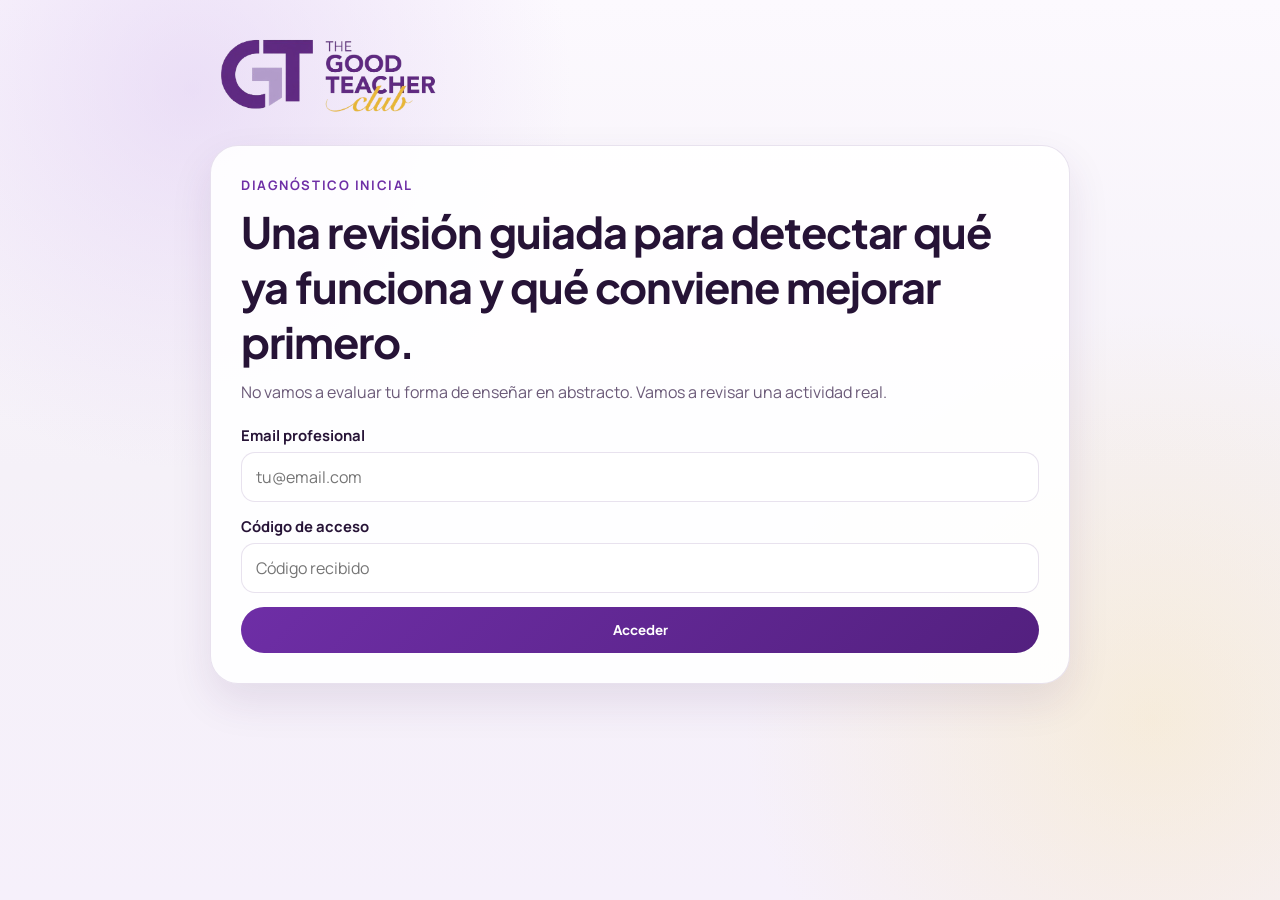
==== diagnostico/index.html @ 1f99f48d "Update index.html" ====
<!DOCTYPE html>
<html lang="es">
<head>
  <meta charset="UTF-8">
  <meta name="viewport" content="width=device-width, initial-scale=1.0">
  <title>Diagnóstico inicial | The Good Teacher Club</title>
  <meta name="robots" content="noindex, nofollow, noarchive, nosnippet">
  <meta name="googlebot" content="noindex, nofollow, noarchive, nosnippet">
  <link rel="icon" type="image/png" href="../favicon-symbol.png?v=2">
  <link rel="preconnect" href="https://fonts.googleapis.com">
  <link rel="preconnect" href="https://fonts.gstatic.com" crossorigin>
  <link href="https://fonts.googleapis.com/css2?family=Manrope:wght@400;500;600;700;800&family=Plus+Jakarta+Sans:wght@500;600;700;800&display=swap" rel="stylesheet">
  <link rel="stylesheet" href="./diagnostico.css?v=20260405e">
</head>
<body>
  <main class="diag-main" data-app>
    <section class="diag-shell">
      <header class="diag-head">
        <img src="../logo.png" alt="The Good Teacher Club" class="diag-logo">
        <button class="diag-logout" type="button" data-logout hidden>Cerrar sesión</button>
      </header>

      <section class="diag-card" data-screen="acceso">
        <p class="diag-eyebrow">Diagnóstico inicial</p>
        <h1>Una revisión guiada para detectar qué ya funciona y qué conviene mejorar primero.</h1>
        <p class="diag-lead">No vamos a evaluar tu forma de enseñar en abstracto. Vamos a revisar una actividad real.</p>
        <form class="diag-form" data-form-acceso novalidate>
          <label class="diag-field">
            <span>Email profesional</span>
            <input type="email" name="email" autocomplete="email" required placeholder="tu@email.com">
          </label>
          <label class="diag-field">
            <span>Código de acceso</span>
            <input type="text" name="codigo" required placeholder="Código recibido" maxlength="32">
          </label>
          <button class="diag-btn diag-btn-primary" type="submit">Acceder</button>
        </form>
        <p class="diag-alert" data-acceso-alert hidden role="alert"></p>
      </section>

      <section class="diag-card" data-screen="intro" hidden>
        <p class="diag-eyebrow">Antes de empezar</p>
        <h2>Esto no es un test genérico.</h2>
        <div class="diag-copy">
          <p>Muchas actividades funcionan, pero no todas están igual de bien construidas.</p>
          <p>No se trata de hacer más. Se trata de detectar qué conviene diseñar mejor primero.</p>
          <p>Al final recibirás una lectura clara de fortalezas, frenos y prioridades de mejora aplicables.</p>
        </div>
        <div class="diag-actions">
          <button class="diag-btn diag-btn-primary" type="button" data-start>Empezar diagnóstico</button>
        </div>
      </section>

      <section class="diag-card" data-screen="wizard" hidden>
        <div class="diag-progress-wrap">
          <p class="diag-progress-text" data-progress-text>Paso 1 de 8</p>
          <div class="diag-progress" aria-hidden="true">
            <span data-progress-fill></span>
          </div>
        </div>
        <div data-wizard-content></div>
        <p class="diag-alert" data-wizard-alert hidden role="alert"></p>
        <div class="diag-actions diag-actions-split">
          <button class="diag-btn diag-btn-secondary" type="button" data-prev>Anterior</button>
          <button class="diag-btn diag-btn-primary" type="button" data-next>Siguiente</button>
        </div>
      </section>

      <section class="diag-card" data-screen="resultado" hidden>
        <p class="diag-eyebrow">Diagnóstico completado</p>
        <h2>Lectura de tu actividad</h2>
        <div class="diag-result" data-resultado></div>
        <div class="diag-actions diag-actions-split">
          <button class="diag-btn diag-btn-secondary" type="button" data-review>Volver a revisar respuestas</button>
          <button class="diag-btn diag-btn-primary" type="button" data-logout-2>Cerrar sesión</button>
        </div>
      </section>
    </section>
  </main>

  <div class="diag-loader" data-loader hidden>
    <div class="diag-loader-box">
      <span class="diag-spinner" aria-hidden="true"></span>
      <p data-loader-text>Procesando...</p>
    </div>
  </div>

  <script type="module" src="./js/app.js?v=20260405e"></script>
</body>
</html>
---- diagnostico/diagnostico.css ----
:root {
  --bg: #f5f1f8;
  --bg-soft: #fcf9fe;
  --surface: #ffffff;
  --surface-alt: #f2ebf8;
  --text: #261336;
  --muted: #6b5a78;
  --line: #5c338924;
  --purple: #6e2ea6;
  --purple-deep: #53207f;
  --lavender: #d8c1ef;
  --gold: #e7b83f;
  --gold-soft: #f7e5af;
  --shadow: 0 18px 42px rgba(64, 28, 89, 0.1);
  --radius-lg: 28px;
  --radius-md: 18px;
  --container: 860px;
}

* {
  box-sizing: border-box;
}

[hidden] {
  display: none !important;
}

body {
  margin: 0;
  min-height: 100vh;
  font-family: "Manrope", "Segoe UI", sans-serif;
  color: var(--text);
  background:
    radial-gradient(circle at 15% 10%, rgba(216, 193, 239, 0.46), transparent 28%),
    radial-gradient(circle at 90% 80%, rgba(247, 229, 175, 0.4), transparent 30%),
    linear-gradient(180deg, var(--bg-soft) 0%, var(--bg) 52%, #f6f0fb 100%);
}

.diag-main {
  width: min(var(--container), calc(100% - 28px));
  margin: 0 auto;
  padding: 24px 0 40px;
}

.diag-shell {
  display: grid;
  gap: 18px;
}

.diag-head {
  display: flex;
  justify-content: space-between;
  align-items: center;
}

.diag-logo {
  width: clamp(170px, 24vw, 250px);
}

.diag-logout {
  border: 1px solid var(--line);
  background: var(--surface);
  color: var(--purple-deep);
  border-radius: 999px;
  padding: 10px 16px;
  font-weight: 700;
  cursor: pointer;
}

.diag-card {
  background: rgba(255, 255, 255, 0.9);
  border: 1px solid var(--line);
  box-shadow: var(--shadow);
  border-radius: var(--radius-lg);
  padding: 30px;
}

.diag-eyebrow {
  margin: 0 0 10px;
  color: var(--purple);
  text-transform: uppercase;
  letter-spacing: 0.12em;
  font-weight: 700;
  font-size: 0.82rem;
}

h1,
h2,
h3,
p {
  margin-top: 0;
}

h1,
h2,
h3 {
  font-family: "Plus Jakarta Sans", "Manrope", sans-serif;
  letter-spacing: -0.025em;
}

h1 {
  font-size: clamp(1.9rem, 4.8vw, 2.7rem);
  margin-bottom: 10px;
}

h2 {
  font-size: clamp(1.55rem, 3.8vw, 2.2rem);
  margin-bottom: 10px;
}

.diag-lead,
.diag-copy p,
.diag-help,
.diag-option-note {
  color: var(--muted);
  line-height: 1.7;
}

.diag-help {
  margin: 6px 0 0;
  font-size: 0.92rem;
}

.diag-help-toggle {
  position: relative;
  display: inline-block;
  margin-top: 6px;
}

.diag-help-toggle summary {
  display: inline-flex;
  align-items: center;
  justify-content: center;
  width: 22px;
  height: 22px;
  border-radius: 999px;
  border: 1px solid #6e2ea659;
  background: #ffffff;
  cursor: pointer;
  color: #53207f;
  font-size: 0.8rem;
  font-weight: 700;
  list-style: none;
  line-height: 1;
}

.diag-help-toggle summary::-webkit-details-marker {
  display: none;
}

.diag-help-toggle p {
  position: absolute;
  z-index: 10;
  top: 28px;
  left: 0;
  width: min(360px, calc(100vw - 80px));
  margin: 0;
  padding: 10px 12px;
  border: 1px solid #6e2ea640;
  border-radius: 10px;
  background: #fcf9fe;
  box-shadow: 0 10px 24px rgba(38, 19, 54, 0.12);
  color: var(--muted);
  line-height: 1.6;
  font-size: 0.88rem;
}

.diag-help-toggle p strong {
  color: var(--purple-deep);
}

.diag-form {
  display: grid;
  gap: 14px;
  margin-top: 18px;
}

.diag-field {
  display: grid;
  gap: 7px;
}

.diag-field span {
  font-weight: 700;
  font-size: 0.93rem;
}

.diag-field input,
.diag-field select,
.diag-field textarea {
  width: 100%;
  border: 1px solid var(--line);
  border-radius: 14px;
  padding: 13px 14px;
  background: var(--surface);
  color: var(--text);
  font: inherit;
}

.diag-field textarea {
  min-height: 92px;
  resize: vertical;
}

.diag-field input:focus,
.diag-field select:focus,
.diag-field textarea:focus {
  outline: 2px solid #6e2ea633;
  border-color: #6e2ea680;
}

.diag-progress-wrap {
  display: grid;
  gap: 8px;
  margin-bottom: 18px;
}

.diag-progress-text {
  margin: 0;
  color: var(--purple);
  font-size: 0.85rem;
  text-transform: uppercase;
  letter-spacing: 0.11em;
  font-weight: 700;
}

.diag-progress {
  width: 100%;
  height: 10px;
  border-radius: 999px;
  background: #6e2ea61a;
  overflow: hidden;
}

.diag-progress span {
  display: block;
  width: 0;
  height: 100%;
  border-radius: inherit;
  background: linear-gradient(90deg, var(--purple) 0%, var(--gold) 100%);
  transition: width 0.22s ease;
}

.diag-block-title {
  margin: 0 0 6px;
}

.diag-block-sub {
  margin: 0 0 16px;
  color: var(--muted);
}

.diag-question {
  margin-top: 16px;
}

.diag-question label.diag-label {
  display: block;
  font-weight: 700;
  margin-bottom: 8px;
}

.diag-options {
  display: grid;
  gap: 9px;
}

.diag-options.compact {
  grid-template-columns: repeat(2, minmax(0, 1fr));
}

.diag-option {
  position: relative;
}

.diag-option input {
  position: absolute;
  opacity: 0;
}

.diag-option label {
  display: block;
  border: 1px solid var(--line);
  background: var(--surface);
  border-radius: 14px;
  padding: 12px 13px;
  line-height: 1.5;
  cursor: pointer;
}

.diag-option input:checked + label {
  border-color: #6e2ea699;
  background: linear-gradient(180deg, #6e2ea610 0%, #f7e5af33 100%);
}

.diag-scale-row {
  display: grid;
  gap: 8px;
}

.diag-scale-grid {
  display: grid;
  grid-template-columns: repeat(4, minmax(0, 1fr));
  gap: 8px;
}

.diag-alert {
  margin: 16px 0 0;
  background: #6e2ea610;
  border: 1px solid #6e2ea640;
  color: var(--purple-deep);
  border-radius: 14px;
  padding: 12px;
  line-height: 1.6;
}

.diag-actions {
  margin-top: 20px;
  display: flex;
  gap: 10px;
  flex-wrap: wrap;
}

.diag-actions-split {
  justify-content: space-between;
}

.diag-btn {
  border: 0;
  cursor: pointer;
  border-radius: 999px;
  min-height: 46px;
  padding: 12px 18px;
  font-family: "Plus Jakarta Sans", "Manrope", sans-serif;
  font-weight: 700;
}

.diag-btn-primary {
  color: #fff;
  background: linear-gradient(135deg, var(--purple) 0%, var(--purple-deep) 100%);
}

.diag-btn-secondary {
  color: var(--purple-deep);
  background: var(--surface);
  border: 1px solid var(--line);
}

.diag-result {
  display: grid;
  gap: 14px;
}

.diag-result-card {
  border: 1px solid var(--line);
  border-radius: var(--radius-md);
  padding: 16px;
  background: var(--surface);
}

.diag-result-card h3 {
  margin-bottom: 8px;
}

.diag-result-card p,
.diag-result-card li {
  line-height: 1.65;
  color: var(--muted);
}

.diag-result-card ul {
  margin: 0;
  padding-left: 18px;
}

.diag-visual {
  background: linear-gradient(180deg, #ffffff 0%, #faf6ff 100%);
}

.diag-kpis {
  display: grid;
  grid-template-columns: repeat(3, minmax(0, 1fr));
  gap: 10px;
  margin-bottom: 14px;
}

.diag-kpi {
  border: 1px solid var(--line);
  border-radius: 12px;
  padding: 10px 12px;
  background: var(--surface);
}

.diag-kpi strong {
  display: block;
  font-size: 1.1rem;
  color: var(--purple-deep);
}

.diag-kpi span {
  color: var(--muted);
  font-size: 0.86rem;
}

.diag-kpi-track {
  margin-top: 8px;
  height: 8px;
  border-radius: 999px;
  background: #6e2ea61a;
  overflow: hidden;
}

.diag-kpi-track span {
  display: block;
  height: 100%;
  border-radius: inherit;
  background: linear-gradient(90deg, var(--purple) 0%, var(--gold) 100%);
}

.diag-bars {
  display: grid;
  gap: 8px;
}

.diag-bar-row {
  display: grid;
  gap: 6px;
}

.diag-bar-head {
  display: flex;
  justify-content: space-between;
  font-size: 0.88rem;
  color: var(--muted);
}

.diag-bar-track {
  height: 9px;
  border-radius: 999px;
  background: #6e2ea61a;
  overflow: hidden;
}

.diag-bar-track span {
  display: block;
  height: 100%;
  border-radius: inherit;
  background: linear-gradient(90deg, #7a3cb0 0%, #e7b83f 100%);
}

.diag-matrix {
  list-style: none;
  padding-left: 0 !important;
  display: grid;
  gap: 8px;
}

.diag-matrix-item {
  border: 1px solid var(--line);
  border-radius: 12px;
  padding: 10px;
  background: #fff;
}

.diag-matrix-item p {
  margin: 0 0 6px;
}

.diag-badge {
  display: inline-block;
  padding: 2px 8px;
  border-radius: 999px;
  border: 1px solid #6e2ea659;
  color: var(--purple-deep);
  font-size: 0.78rem;
  margin-left: 6px;
}

.diag-loader {
  position: fixed;
  inset: 0;
  display: grid;
  place-items: center;
  background: rgba(38, 19, 54, 0.3);
  backdrop-filter: blur(4px);
}

.diag-loader-box {
  display: grid;
  gap: 10px;
  justify-items: center;
  background: #fff;
  border: 1px solid var(--line);
  border-radius: 18px;
  padding: 18px 20px;
  min-width: 220px;
}

.diag-loader-box p {
  margin: 0;
  color: var(--purple-deep);
}

.diag-spinner {
  width: 24px;
  height: 24px;
  border-radius: 50%;
  border: 3px solid #6e2ea633;
  border-top-color: var(--purple);
  animation: spin 0.8s linear infinite;
}

@keyframes spin {
  to {
    transform: rotate(360deg);
  }
}

@media (max-width: 760px) {
  .diag-card {
    padding: 22px;
  }

  .diag-actions-split {
    flex-direction: column;
  }

  .diag-btn {
    width: 100%;
  }

  .diag-options.compact,
  .diag-scale-grid {
    grid-template-columns: 1fr;
  }

  .diag-kpis {
    grid-template-columns: 1fr;
  }
}
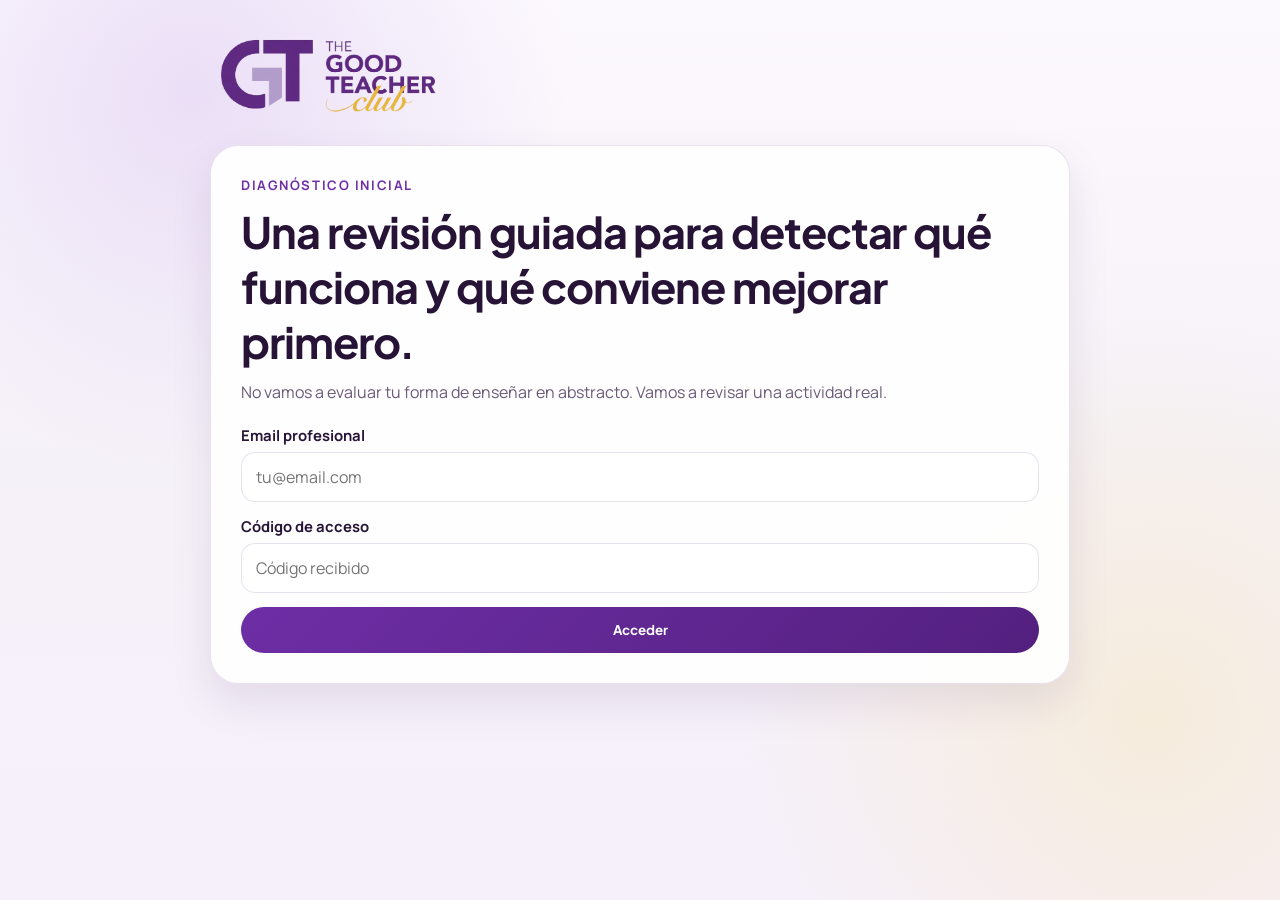
==== commit 072c719d: "Update index.html" ====
--- a/diagnostico/index.html
+++ b/diagnostico/index.html
@@ -10,7 +10,7 @@
   <link rel="preconnect" href="https://fonts.googleapis.com">
   <link rel="preconnect" href="https://fonts.gstatic.com" crossorigin>
   <link href="https://fonts.googleapis.com/css2?family=Manrope:wght@400;500;600;700;800&family=Plus+Jakarta+Sans:wght@500;600;700;800&display=swap" rel="stylesheet">
-  <link rel="stylesheet" href="./diagnostico.css?v=20260405e">
+  <link rel="stylesheet" href="./diagnostico.css?v=20260405i">
 </head>
 <body>
   <main class="diag-main" data-app>
@@ -22,7 +22,7 @@
 
       <section class="diag-card" data-screen="acceso">
         <p class="diag-eyebrow">Diagnóstico inicial</p>
-        <h1>Una revisión guiada para detectar qué ya funciona y qué conviene mejorar primero.</h1>
+        <h1>Una revisión guiada para detectar qué funciona y qué conviene mejorar primero.</h1>
         <p class="diag-lead">No vamos a evaluar tu forma de enseñar en abstracto. Vamos a revisar una actividad real.</p>
         <form class="diag-form" data-form-acceso novalidate>
           <label class="diag-field">
@@ -85,6 +85,6 @@
     </div>
   </div>
 
-  <script type="module" src="./js/app.js?v=20260405e"></script>
+  <script type="module" src="./js/app.js?v=20260405i"></script>
 </body>
 </html>
--- a/diagnostico/diagnostico.css
+++ b/diagnostico/diagnostico.css
@@ -368,6 +368,10 @@
   color: var(--muted);
 }
 
+.diag-result-card strong {
+  color: var(--purple-deep);
+}
+
 .diag-result-card ul {
   margin: 0;
   padding-left: 18px;
@@ -466,6 +470,29 @@
   margin: 0 0 6px;
 }
 
+.diag-evidence-grid,
+.diag-adjust-grid {
+  display: grid;
+  gap: 10px;
+}
+
+.diag-evidence-card,
+.diag-adjust-card {
+  border: 1px solid var(--line);
+  border-radius: 12px;
+  padding: 12px;
+  background: #fff;
+}
+
+.diag-evidence-quote {
+  margin: 0 0 8px;
+  padding: 8px 10px;
+  border-left: 4px solid var(--purple);
+  background: #faf6ff;
+  color: var(--purple-deep) !important;
+  font-weight: 600;
+}
+
 .diag-badge {
   display: inline-block;
   padding: 2px 8px;
@@ -474,6 +501,43 @@
   color: var(--purple-deep);
   font-size: 0.78rem;
   margin-left: 6px;
+}
+
+.diag-priority-high {
+  border-color: #b42318;
+  background: #fee4e2;
+  color: #b42318;
+}
+
+.diag-priority-medium {
+  border-color: #b54708;
+  background: #fff3e0;
+  color: #b54708;
+}
+
+.diag-priority-low {
+  border-color: #2e90fa;
+  background: #eaf3ff;
+  color: #175cd3;
+}
+
+.diag-priority-ok {
+  border-color: #027a48;
+  background: #e8f7ef;
+  color: #027a48;
+}
+
+.diag-dim-title {
+  display: flex;
+  align-items: center;
+  gap: 8px;
+  flex-wrap: wrap;
+}
+
+.diag-matrix-title {
+  margin: 0 0 8px;
+  color: var(--text) !important;
+  font-weight: 800;
 }
 
 .diag-loader {
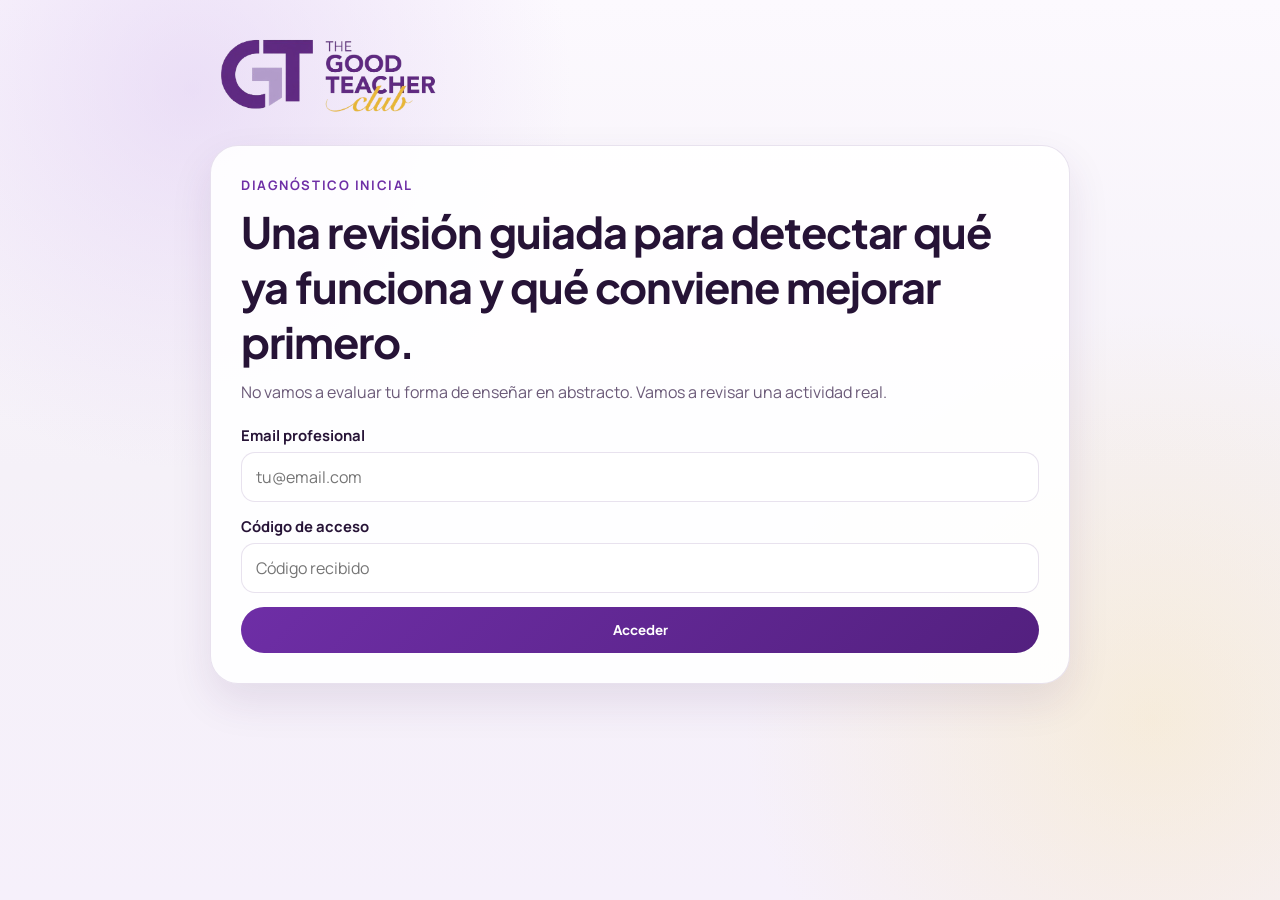
==== commit 2fe81441: "Update index.html" ====
--- a/diagnostico/index.html
+++ b/diagnostico/index.html
@@ -22,7 +22,7 @@
 
       <section class="diag-card" data-screen="acceso">
         <p class="diag-eyebrow">Diagnóstico inicial</p>
-        <h1>Una revisión guiada para detectar qué funciona y qué conviene mejorar primero.</h1>
+        <h1>Una revisión guiada para detectar qué ya funciona y qué conviene mejorar primero.</h1>
         <p class="diag-lead">No vamos a evaluar tu forma de enseñar en abstracto. Vamos a revisar una actividad real.</p>
         <form class="diag-form" data-form-acceso novalidate>
           <label class="diag-field">
@@ -72,6 +72,7 @@
         <div class="diag-result" data-resultado></div>
         <div class="diag-actions diag-actions-split">
           <button class="diag-btn diag-btn-secondary" type="button" data-review>Volver a revisar respuestas</button>
+          <button class="diag-btn diag-btn-secondary" type="button" data-download-pdf>Descargar PDF</button>
           <button class="diag-btn diag-btn-primary" type="button" data-logout-2>Cerrar sesión</button>
         </div>
       </section>
@@ -85,6 +86,6 @@
     </div>
   </div>
 
-  <script type="module" src="./js/app.js?v=20260405i"></script>
+  <script type="module" src="./js/app.js?v=20260406a"></script>
 </body>
 </html>
--- a/diagnostico/diagnostico.css
+++ b/diagnostico/diagnostico.css
@@ -351,6 +351,26 @@
   gap: 14px;
 }
 
+.diag-section-group {
+  display: grid;
+  gap: 12px;
+  margin-top: 12px;
+}
+
+.diag-section-head {
+  background: linear-gradient(180deg, #ffffff 0%, #f8f3ff 100%);
+}
+
+.diag-section-head h3 {
+  margin-bottom: 4px;
+}
+
+.diag-doc-group {
+  margin-top: 18px;
+  padding-top: 8px;
+  border-top: 2px dashed #6e2ea638;
+}
+
 .diag-result-card {
   border: 1px solid var(--line);
   border-radius: var(--radius-md);
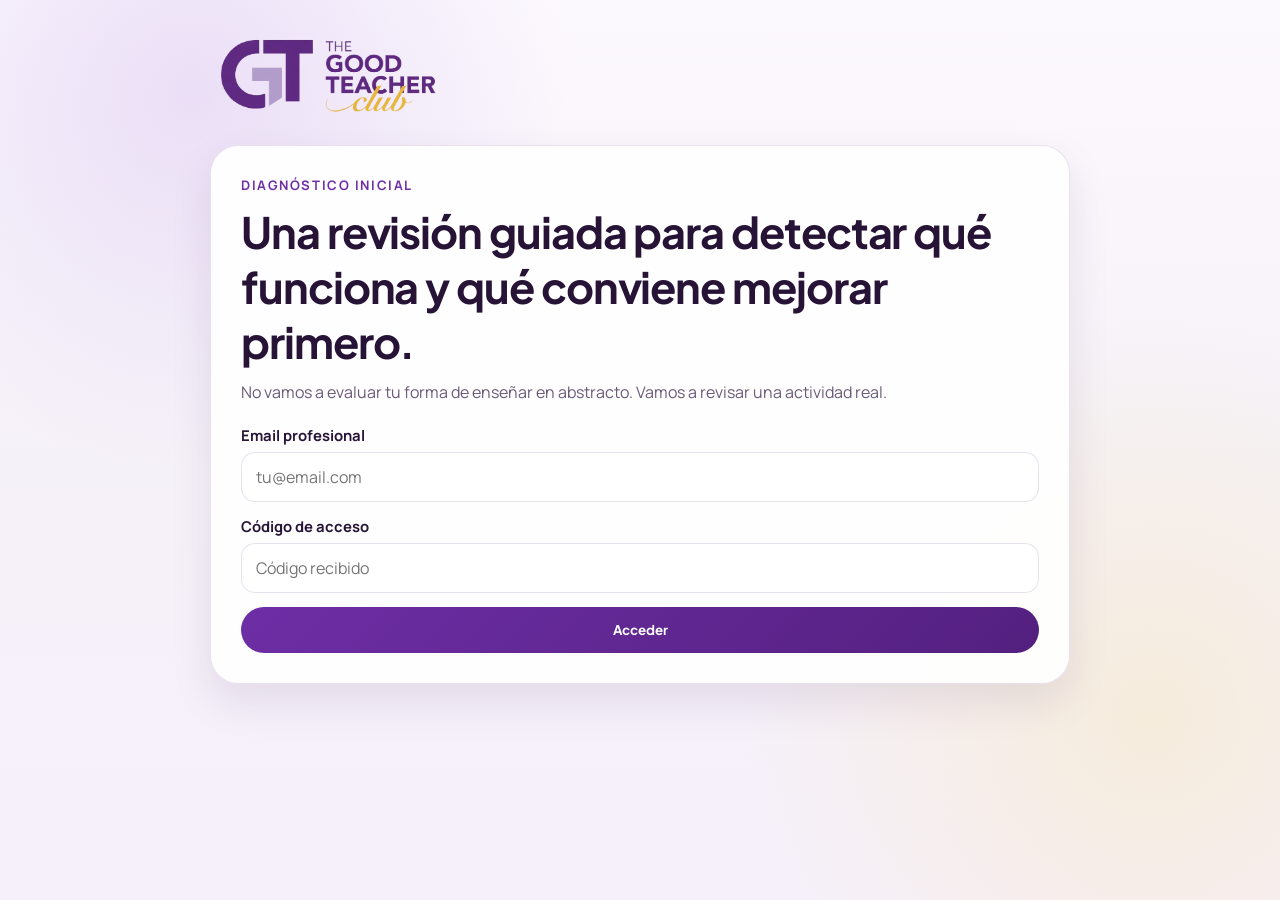
==== commit b67ff8ed: "Update index.html" ====
--- a/diagnostico/index.html
+++ b/diagnostico/index.html
@@ -22,7 +22,7 @@
 
       <section class="diag-card" data-screen="acceso">
         <p class="diag-eyebrow">Diagnóstico inicial</p>
-        <h1>Una revisión guiada para detectar qué ya funciona y qué conviene mejorar primero.</h1>
+        <h1>Una revisión guiada para detectar qué funciona y qué conviene mejorar primero.</h1>
         <p class="diag-lead">No vamos a evaluar tu forma de enseñar en abstracto. Vamos a revisar una actividad real.</p>
         <form class="diag-form" data-form-acceso novalidate>
           <label class="diag-field">
